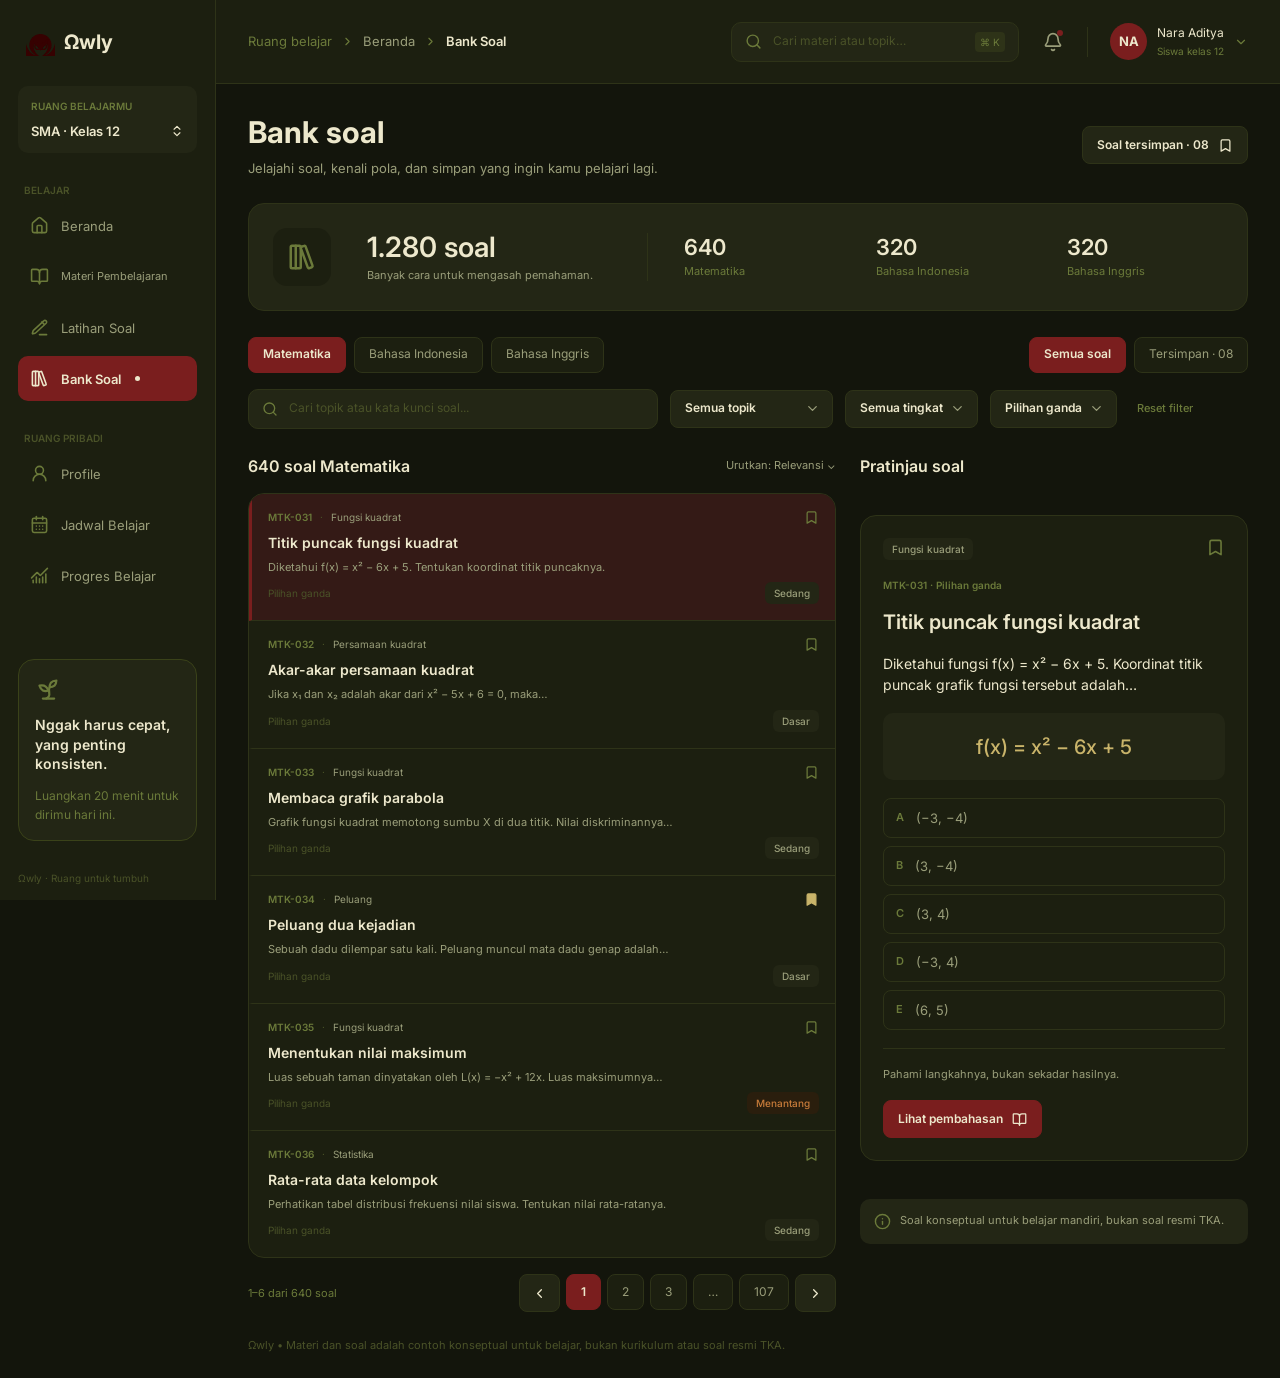
==== bank-soal.html @ d038bf99 "Add files via upload" ====
<!DOCTYPE html>
<html lang="id">
<head>
  <meta charset="UTF-8">
  <meta name="viewport" content="width=device-width, initial-scale=1">
  <title>Bank Soal · Ωwly</title>
  <link rel="preconnect" href="https://fonts.googleapis.com">
  <link rel="preconnect" href="https://fonts.gstatic.com" crossorigin>
  <link href="https://fonts.googleapis.com/css2?family=Inter:wght@400;500;600;700&display=swap" rel="stylesheet">
  <link rel="stylesheet" href="style.css">
</head>
<body>

<!-- Sprite ikon (dipakai ulang lewat <use href="#nama">) -->
<svg width="0" height="0" style="position:absolute" aria-hidden="true">
  <defs>
    <symbol id="house" viewBox="0 0 24 24"><path d="M15 21v-8a1 1 0 0 0-1-1h-4a1 1 0 0 0-1 1v8"/><path d="M3 10a2 2 0 0 1 .709-1.528l7-5.999a2 2 0 0 1 2.582 0l7 5.999A2 2 0 0 1 21 10v9a2 2 0 0 1-2 2H5a2 2 0 0 1-2-2z"/></symbol>
    <symbol id="book-open" viewBox="0 0 24 24"><path d="M12 7v14"/><path d="M3 18a1 1 0 0 1-1-1V4a1 1 0 0 1 1-1h5a4 4 0 0 1 4 4 4 4 0 0 1 4-4h5a1 1 0 0 1 1 1v13a1 1 0 0 1-1 1h-6a3 3 0 0 0-3 3 3 3 0 0 0-3-3z"/></symbol>
    <symbol id="pencil-line" viewBox="0 0 24 24"><path d="M12 21h9"/><path d="M17.376 3.622a1 1 0 0 1 3.002 3.002L7.368 18.635a2 2 0 0 1-.855.506l-2.872.838a.5.5 0 0 1-.62-.62l.838-2.872a2 2 0 0 1 .506-.854z"/><path d="m15 5 3 3"/></symbol>
    <symbol id="library-big" viewBox="0 0 24 24"><rect width="8" height="18" x="3" y="3" rx="1"/><path d="M7 3v18"/><path d="M20.4 18.9c.2.5-.1 1.1-.6 1.3l-1.9.7c-.5.2-1.1-.1-1.3-.6L11.1 5.1c-.2-.5.1-1.1.6-1.3l1.9-.7c.5-.2 1.1.1 1.3.6Z"/></symbol>
    <symbol id="user-round" viewBox="0 0 24 24"><circle cx="12" cy="8" r="5"/><path d="M20 21a8 8 0 0 0-16 0"/></symbol>
    <symbol id="calendar-days" viewBox="0 0 24 24"><path d="M8 2v4"/><path d="M16 2v4"/><rect width="18" height="18" x="3" y="4" rx="2"/><path d="M3 10h18"/><path d="M8 14h.01"/><path d="M12 14h.01"/><path d="M16 14h.01"/><path d="M8 18h.01"/><path d="M12 18h.01"/><path d="M16 18h.01"/></symbol>
    <symbol id="chart" viewBox="0 0 24 24"><path d="M12 16v5"/><path d="M16 14v7"/><path d="M20 10v11"/><path d="m22 3-8.646 8.646a.5.5 0 0 1-.708 0L9.354 8.354a.5.5 0 0 0-.707 0L2 15"/><path d="M4 18v3"/><path d="M8 14v7"/></symbol>
    <symbol id="sprout" viewBox="0 0 24 24"><path d="M7 20h10"/><path d="M10 20c5.5-2.5.8-6.4 3-10"/><path d="M9.5 9.4c1.1.8 1.8 2.2 2.3 3.7-2 .4-3.5.4-4.8-.3-1.2-.6-2.3-1.9-3-4.2 2.8-.5 4.4 0 5.5.8z"/><path d="M14.1 6a7 7 0 0 0-1.1 4c1.9-.1 3.3-.6 4.3-1.4 1-1 1.6-2.3 1.7-4.6-2.7.1-4 1-4.9 2z"/></symbol>
    <symbol id="help" viewBox="0 0 24 24"><circle cx="12" cy="12" r="10"/><path d="M9.09 9a3 3 0 0 1 5.83 1c0 2-3 3-3 3"/><path d="M12 17h.01"/></symbol>
    <symbol id="updown" viewBox="0 0 24 24"><path d="m7 15 5 5 5-5"/><path d="m7 9 5-5 5 5"/></symbol>
    <symbol id="chev-right" viewBox="0 0 24 24"><path d="m9 18 6-6-6-6"/></symbol>
    <symbol id="chev-left" viewBox="0 0 24 24"><path d="m15 18-6-6 6-6"/></symbol>
    <symbol id="chev-down" viewBox="0 0 24 24"><path d="m6 9 6 6 6-6"/></symbol>
    <symbol id="search" viewBox="0 0 24 24"><circle cx="11" cy="11" r="8"/><path d="m21 21-4.3-4.3"/></symbol>
    <symbol id="bell" viewBox="0 0 24 24"><path d="M10.268 21a2 2 0 0 0 3.464 0"/><path d="M3.262 15.326A1 1 0 0 0 4 17h16a1 1 0 0 0 .74-1.673C19.41 13.956 18 12.499 18 8A6 6 0 0 0 6 8c0 4.499-1.411 5.956-2.738 7.326"/></symbol>
    <symbol id="play" viewBox="0 0 24 24"><path d="M6 3l14 9-14 9z"/></symbol>
    <symbol id="arrow-right" viewBox="0 0 24 24"><path d="M5 12h14"/><path d="m12 5 7 7-7 7"/></symbol>
    <symbol id="arrow-up-right" viewBox="0 0 24 24"><path d="M7 7h10v10"/><path d="M7 17 17 7"/></symbol>
    <symbol id="sigma" viewBox="0 0 24 24"><path d="M18 7V5a1 1 0 0 0-1-1H6.5a.5.5 0 0 0-.4.8l4.5 6a2 2 0 0 1 0 2.4l-4.5 6a.5.5 0 0 0 .4.8H17a1 1 0 0 0 1-1v-2"/></symbol>
    <symbol id="align-left" viewBox="0 0 24 24"><path d="M21 5H3"/><path d="M15 12H3"/><path d="M17 19H3"/></symbol>
    <symbol id="plus" viewBox="0 0 24 24"><path d="M5 12h14"/><path d="M12 5v14"/></symbol>
    <symbol id="circle-play" viewBox="0 0 24 24"><circle cx="12" cy="12" r="10"/><path d="M10 8l6 4-6 4z"/></symbol>
    <symbol id="target" viewBox="0 0 24 24"><circle cx="12" cy="12" r="10"/><circle cx="12" cy="12" r="6"/><circle cx="12" cy="12" r="2"/></symbol>
    <symbol id="menu" viewBox="0 0 24 24"><path d="M4 6h16"/><path d="M4 12h16"/><path d="M4 18h16"/></symbol>

    <symbol id="bookmark" viewBox="0 0 24 24"><path d="m19 21-7-4-7 4V5a2 2 0 0 1 2-2h10a2 2 0 0 1 2 2v16z"/></symbol>
    <symbol id="clock" viewBox="0 0 24 24"><circle cx="12" cy="12" r="10"/><path d="M12 6v6h4.5"/></symbol>
    <symbol id="languages" viewBox="0 0 24 24"><path d="m5 8 6 6"/><path d="m4 14 6-6 2-3"/><path d="M2 5h12"/><path d="M7 2h1"/><path d="m22 22-5-10-5 10"/><path d="M14 18h6"/></symbol>
    <symbol id="dices" viewBox="0 0 24 24"><rect width="12" height="12" x="2" y="10" rx="2" ry="2"/><path d="m17.92 14 3.5-3.5a2.24 2.24 0 0 0 0-3l-5-4.92a2.24 2.24 0 0 0-3 0L10 6"/><path d="M6 18h.01"/><path d="M10 14h.01"/><path d="M15 6h.01"/><path d="M18 9h.01"/></symbol>
    <symbol id="sliders" viewBox="0 0 24 24"><path d="M21 4h-7"/><path d="M10 4H3"/><path d="M21 12h-9"/><path d="M8 12H3"/><path d="M21 20h-5"/><path d="M12 20H3"/><path d="M14 2v4"/><path d="M8 10v4"/><path d="M16 18v4"/></symbol>
    <symbol id="lightbulb" viewBox="0 0 24 24"><path d="M15 14c.2-1 .7-1.7 1.5-2.5 1-.9 1.5-2.2 1.5-3.5A6 6 0 0 0 6 8c0 1 .2 2.2 1.5 3.5.7.7 1.3 1.5 1.5 2.5"/><path d="M9 18h6"/><path d="M10 22h4"/></symbol>
    <symbol id="info" viewBox="0 0 24 24"><circle cx="12" cy="12" r="10"/><path d="M12 16v-4"/><path d="M12 8h.01"/></symbol>
    <symbol id="shield" viewBox="0 0 24 24"><path d="M20 13c0 5-3.5 7.5-7.66 8.95a1 1 0 0 1-.67-.01C7.5 20.5 4 18 4 13V6a1 1 0 0 1 1-1c2 0 4.5-1.2 6.24-2.72a1.17 1.17 0 0 1 1.52 0C14.51 3.81 17 5 19 5a1 1 0 0 1 1 1z"/><path d="m9 12 2 2 4-4"/></symbol>
    <symbol id="circle-check" viewBox="0 0 24 24"><circle cx="12" cy="12" r="10"/><path d="m9 12 2 2 4-4"/></symbol>
    <symbol id="check" viewBox="0 0 24 24"><path d="M20 6 9 17l-5-5"/></symbol>
    <symbol id="calendar-check" viewBox="0 0 24 24"><path d="M8 2v4"/><path d="M16 2v4"/><rect width="18" height="18" x="3" y="4" rx="2"/><path d="M3 10h18"/><path d="m9 16 2 2 4-4"/></symbol>
    <symbol id="coffee" viewBox="0 0 24 24"><path d="M10 2v2"/><path d="M14 2v2"/><path d="M16 8a1 1 0 0 1 1 1v8a4 4 0 0 1-4 4H7a4 4 0 0 1-4-4V9a1 1 0 0 1 1-1h14a4 4 0 1 1 0 8h-1"/><path d="M6 2v2"/></symbol>
    <symbol id="ellipsis" viewBox="0 0 24 24"><circle cx="12" cy="12" r="1"/><circle cx="19" cy="12" r="1"/><circle cx="5" cy="12" r="1"/></symbol>
    <symbol id="flame" viewBox="0 0 24 24"><path d="M8.5 14.5A2.5 2.5 0 0 0 11 12c0-1.38-.5-2-1-3-1.072-2.143-.224-4.054 2-6 .5 2.5 2 4.9 4 6.5 2 1.6 3 3.5 3 5.5a7 7 0 1 1-14 0c0-1.153.433-2.294 1-3a2.5 2.5 0 0 0 2.5 2.5z"/></symbol>
  </defs>
</svg>

<div class="app">
  <div class="backdrop" id="backdrop"></div>

  <!-- SIDEBAR: sama di semua halaman. Menu aktif ditandai class "is-active" -->
  <aside class="sidebar" id="sidebar">
    <a href="index.html" class="app-id">
      <img class="app-id__logo" src="logo.svg" alt="" width="29" height="27">
      <span class="app-id__name">Ωwly</span>
    </a>
    <div class="level">
      <p class="eyebrow eyebrow--olive">RUANG BELAJARMU</p>
      <div class="level__row"><span>SMA · Kelas 12</span><svg class="icon" style="width:14px;height:14px"><use href="#updown"/></svg></div>
    </div>
    <nav class="menu" aria-label="Belajar">
      <p class="eyebrow eyebrow--dim">&nbsp;&nbsp;BELAJAR</p>
      <a href="index.html" class="menu__item"><svg class="icon"><use href="#house"/></svg><span>Beranda</span></a>
      <a href="materi.html" class="menu__item"><svg class="icon"><use href="#book-open"/></svg><span>Materi Pembelajaran</span></a>
      <a href="latihan.html" class="menu__item"><svg class="icon"><use href="#pencil-line"/></svg><span>Latihan Soal</span></a>
      <a href="bank-soal.html" class="menu__item is-active" aria-current="page"><svg class="icon"><use href="#library-big"/></svg><span>Bank Soal</span><i class="menu__dot"></i></a>
    </nav>
    <nav class="menu" aria-label="Ruang pribadi">
      <p class="eyebrow eyebrow--dim">&nbsp;&nbsp;RUANG PRIBADI</p>
      <a href="profile.html" class="menu__item"><svg class="icon"><use href="#user-round"/></svg><span>Profile</span></a>
      <a href="jadwal.html" class="menu__item"><svg class="icon"><use href="#calendar-days"/></svg><span>Jadwal Belajar</span></a>
      <a href="progres.html" class="menu__item"><svg class="icon"><use href="#chart"/></svg><span>Progres Belajar</span></a>
    </nav>
    <div class="sidebar__spacer"></div>
    <div class="reminder">
      <svg class="icon reminder__icon"><use href="#sprout"/></svg>
      <p class="reminder__title">Nggak harus cepat, yang penting konsisten.</p>
      <p class="reminder__text">Luangkan 20 menit untuk dirimu hari ini.</p>
    </div>
    <p class="eyebrow eyebrow--dim" style="font-weight:400">Ωwly · Ruang untuk tumbuh</p>
  </aside>

  <div class="main">
    <!-- BILAH ATAS -->
    <header class="topbar">
      <button class="icon-btn menu-toggle" id="menuToggle" aria-label="Buka menu" aria-expanded="false"><svg class="icon"><use href="#menu"/></svg></button>
      <div class="crumbs"><span class="crumbs__parent">Ruang belajar</span> <svg class="icon" style="width:13px;height:13px"><use href="#chev-right"/></svg> <span class="crumbs__mid">Beranda</span> <svg class="icon" style="width:13px;height:13px"><use href="#chev-right"/></svg> <strong>Bank Soal</strong></div>
      <div class="topbar__actions">
        <label class="search"><svg class="icon"><use href="#search"/></svg><input type="search" id="searchInput" placeholder="Cari materi atau topik…"><kbd>⌘ K</kbd></label>
        <button class="icon-btn bell" aria-label="Notifikasi"><svg class="icon"><use href="#bell"/></svg><i class="bell__dot"></i></button>
        <span class="divider-v"></span>
        <div class="user"><span class="avatar">NA</span>
          <div class="user__info"><span>Nara Aditya</span><small>Siswa kelas 12</small></div>
          <svg class="icon" style="width:14px;height:14px"><use href="#chev-down"/></svg>
        </div>
      </div>
    </header>

    <main class="content">
      <section class="page-head">
        <div><h1>Bank soal</h1><p>Jelajahi soal, kenali pola, dan simpan yang ingin kamu pelajari lagi.</p></div>
        <button class="btn-act" type="button"><span>Soal tersimpan · 08</span><svg class="icon"><use href="#bookmark"/></svg></button>
      </section>

      <section class="collection">
        <span class="collection__icon"><svg class="icon"><use href="#library-big"/></svg></span>
        <div class="collection__total"><b>1.280 soal</b><span>Banyak cara untuk mengasah pemahaman.</span></div>
        <span class="collection__sep"></span>
        <div class="collection__item"><b>640</b><span>Matematika</span></div>
        <div class="collection__item"><b>320</b><span>Bahasa Indonesia</span></div>
        <div class="collection__item"><b>320</b><span>Bahasa Inggris</span></div>
      </section>

      <section class="cols__main" style="gap:16px">
        <div class="filter-row">
          <div class="pills" data-single><button class="pill is-active">Matematika</button><button class="pill">Bahasa Indonesia</button><button class="pill">Bahasa Inggris</button></div>
          <div class="pills" data-single><button class="pill is-active">Semua soal</button><button class="pill">Tersimpan · 08</button></div>
        </div>
        <div class="filters">
          <label class="field-search"><svg class="icon"><use href="#search"/></svg><input type="search" data-search placeholder="Cari topik atau kata kunci soal..."></label>
          <select class="select select--btn" aria-label="Topik"><option>Semua topik</option><option>Fungsi kuadrat</option><option>Persamaan kuadrat</option><option>Peluang</option><option>Statistika</option></select>
          <select class="select select--btn" aria-label="Tingkat"><option>Semua tingkat</option><option>Dasar</option><option>Sedang</option><option>Menantang</option></select>
          <select class="select select--btn" aria-label="Jenis soal"><option>Pilihan ganda</option></select>
          <button class="link-btn" type="button" data-reset>Reset filter</button>
        </div>
      </section>

      <section class="cols">
        <div class="cols__main" style="gap:16px">
          <div class="qhead"><b>640 soal Matematika</b><span>Urutkan: Relevansi ⌄</span></div>
          <div class="qlist" data-filter-scope>
            <article class="qrow is-selected" data-subject="mtk">
              <div class="qrow__meta"><span><b>MTK-031</b><i>·</i>Fungsi kuadrat</span><button class="bm" aria-label="Simpan soal"><svg class="icon"><use href="#bookmark"/></svg></button></div>
              <h4>Titik puncak fungsi kuadrat</h4>
              <p>Diketahui f(x) = x² − 6x + 5. Tentukan koordinat titik puncaknya.</p>
              <div class="qrow__foot"><span>Pilihan ganda</span><span class="chip ">Sedang</span></div>
            </article>
            <article class="qrow" data-subject="mtk">
              <div class="qrow__meta"><span><b>MTK-032</b><i>·</i>Persamaan kuadrat</span><button class="bm" aria-label="Simpan soal"><svg class="icon"><use href="#bookmark"/></svg></button></div>
              <h4>Akar-akar persamaan kuadrat</h4>
              <p>Jika x₁ dan x₂ adalah akar dari x² − 5x + 6 = 0, maka…</p>
              <div class="qrow__foot"><span>Pilihan ganda</span><span class="chip ">Dasar</span></div>
            </article>
            <article class="qrow" data-subject="mtk">
              <div class="qrow__meta"><span><b>MTK-033</b><i>·</i>Fungsi kuadrat</span><button class="bm" aria-label="Simpan soal"><svg class="icon"><use href="#bookmark"/></svg></button></div>
              <h4>Membaca grafik parabola</h4>
              <p>Grafik fungsi kuadrat memotong sumbu X di dua titik. Nilai diskriminannya…</p>
              <div class="qrow__foot"><span>Pilihan ganda</span><span class="chip ">Sedang</span></div>
            </article>
            <article class="qrow" data-subject="mtk">
              <div class="qrow__meta"><span><b>MTK-034</b><i>·</i>Peluang</span><button class="bm is-saved" aria-label="Simpan soal"><svg class="icon"><use href="#bookmark"/></svg></button></div>
              <h4>Peluang dua kejadian</h4>
              <p>Sebuah dadu dilempar satu kali. Peluang muncul mata dadu genap adalah…</p>
              <div class="qrow__foot"><span>Pilihan ganda</span><span class="chip ">Dasar</span></div>
            </article>
            <article class="qrow" data-subject="mtk">
              <div class="qrow__meta"><span><b>MTK-035</b><i>·</i>Fungsi kuadrat</span><button class="bm" aria-label="Simpan soal"><svg class="icon"><use href="#bookmark"/></svg></button></div>
              <h4>Menentukan nilai maksimum</h4>
              <p>Luas sebuah taman dinyatakan oleh L(x) = −x² + 12x. Luas maksimumnya…</p>
              <div class="qrow__foot"><span>Pilihan ganda</span><span class="chip chip--amber">Menantang</span></div>
            </article>
            <article class="qrow" data-subject="mtk">
              <div class="qrow__meta"><span><b>MTK-036</b><i>·</i>Statistika</span><button class="bm" aria-label="Simpan soal"><svg class="icon"><use href="#bookmark"/></svg></button></div>
              <h4>Rata-rata data kelompok</h4>
              <p>Perhatikan tabel distribusi frekuensi nilai siswa. Tentukan nilai rata-ratanya.</p>
              <div class="qrow__foot"><span>Pilihan ganda</span><span class="chip ">Sedang</span></div>
            </article>
          </div>
          <div class="pager">
            <span>1–6 dari 640 soal</span>
            <div class="pager__nums">
              <button class="btn-act" type="button" aria-label="Sebelumnya"><svg class="icon"><use href="#chev-left"/></svg></button>
              <button class="pill is-active" type="button">1</button><button class="pill" type="button">2</button><button class="pill" type="button">3</button><button class="pill" type="button">…</button><button class="pill" type="button">107</button>
              <button class="btn-act" type="button" aria-label="Berikutnya"><svg class="icon"><use href="#chev-right"/></svg></button>
            </div>
          </div>
        </div>

        <aside class="cols__side cols__side--wide preview">
          <h3>Pratinjau soal</h3>
          <div class="preview__card">
            <div class="preview__top"><span class="chip">Fungsi kuadrat</span><button class="bm" aria-label="Simpan soal"><svg class="icon"><use href="#bookmark"/></svg></button></div>
            <span class="preview__id">MTK-031 · Pilihan ganda</span>
            <h4>Titik puncak fungsi kuadrat</h4>
            <p class="preview__q">Diketahui fungsi f(x) = x² − 6x + 5. Koordinat titik puncak grafik fungsi tersebut adalah…</p>
            <div class="formula">f(x) = x² − 6x + 5</div>
            <div class="opts">
              <button type="button" class="opt"><b>A</b><span>(−3, −4)</span></button>
              <button type="button" class="opt"><b>B</b><span>(3, −4)</span></button>
              <button type="button" class="opt"><b>C</b><span>(3, 4)</span></button>
              <button type="button" class="opt"><b>D</b><span>(−3, 4)</span></button>
              <button type="button" class="opt"><b>E</b><span>(6, 5)</span></button>
            </div>
            <div class="divider"></div>
            <p class="preview__hint">Pahami langkahnya, bukan sekadar hasilnya.</p>
            <a href="#" class="btn-act btn-act--red"><span>Lihat pembahasan</span><svg class="icon"><use href="#book-open"/></svg></a>
          </div>
          <div class="note-box" style="margin-top:18px"><svg class="icon"><use href="#info"/></svg><span>Soal konseptual untuk belajar mandiri, bukan soal resmi TKA.</span></div>
        </aside>
      </section>

      <p class="disclaimer">Ωwly • Materi dan soal adalah contoh konseptual untuk belajar, bukan kurikulum atau soal resmi TKA.</p>
    </main>
  </div>
</div>

<script src="script.js"></script>
</body>
</html>
---- style.css ----
/* =========================================================
   style.css — Ωwly (halaman Beranda)
   Semua warna ada di :root. Ubah di sana untuk mengganti tema.
   ========================================================= */

:root {
  /* Latar & permukaan */
  --bg:        #13150C;   /* latar halaman */
  --surface-1: #1C1F10;   /* sidebar, bilah atas, kartu */
  --surface-2: #232615;   /* kartu dalam, input */
  --border:    #2E3318;   /* garis tepi umum */
  --border-2:  #3A4219;   /* garis tepi kartu pengingat */

  /* Hijau zaitun */
  --olive:     #6B7A3A;
  --olive-dim: #4A5228;

  /* Teks */
  --text:      #EDE8CC;
  --muted:     #9A9E7A;

  /* Merah (aksen utama) */
  --red:       #7A1E1E;
  --red-track: #5C1515;
  --sand:      #C9A898;   /* teks di atas merah */
  --gold:      #C9B46A;

  /* Oranye */
  --orange:    #C87C3A;
  --orange-bg: #2A1E0D;
  --orange-bd: #5C3010;

  /* Ungu */
  --purple:    #9B7FC7;

  --font: "Inter", system-ui, -apple-system, "Segoe UI", sans-serif;
  --sidebar-w: 216px;
}

*, *::before, *::after { box-sizing: border-box; }
html { -webkit-text-size-adjust: 100%; }
body {
  margin: 0; background: var(--bg); color: var(--text);
  font-family: var(--font); font-weight: 400; font-size: 13px; line-height: 1.4;
}
a { color: inherit; text-decoration: none; }
h1, h2, h3, p { margin: 0; }
ul { list-style: none; margin: 0; padding: 0; }
button { font: inherit; color: inherit; cursor: pointer; }
b, strong { font-weight: 600; }
:focus-visible { outline: 2px solid var(--gold); outline-offset: 2px; }

/* Ikon (garis, mengikuti warna teks) */
.icon {
  width: 19px; height: 19px; flex: none;
  fill: none; stroke: currentColor; stroke-width: 2;
  stroke-linecap: round; stroke-linejoin: round;
}
.icon-btn { background: none; border: 0; padding: 0; display: grid; place-items: center; }

/* Label kecil huruf besar */
.eyebrow { font-size: 10px; font-weight: 600; }
.eyebrow--olive { color: var(--olive); }
.eyebrow--dim   { color: var(--olive-dim); white-space: pre; }

/* ---------- Kerangka ---------- */
.app { display: flex; min-height: 100vh; }
.main { flex: 1; min-width: 0; display: flex; flex-direction: column; }

/* ---------- Sidebar ---------- */
.sidebar {
  width: var(--sidebar-w); flex: none;
  background: var(--surface-1); border-right: 1px solid var(--border);
  padding: 28px 18px 24px;
  display: flex; flex-direction: column; gap: 30px;
  position: sticky; top: 0; height: 100vh; overflow-y: auto;
}
.sidebar__spacer { flex: 1; min-height: 1px; }

.app-id { display: flex; align-items: center; gap: 9px; padding-left: 8px; }
.app-id__logo { width: 29px; height: 27px; object-fit: contain; }
.app-id__name { font-size: 20px; font-weight: 700; }

.level { background: var(--surface-2); border-radius: 10px; padding: 13px; display: flex; flex-direction: column; gap: 9px; }
.level__row { display: flex; justify-content: space-between; align-items: center; font-size: 13px; font-weight: 600; }

.menu { display: flex; flex-direction: column; gap: 6px; }
.menu__item {
  height: 45px; padding: 0 12px; border-radius: 10px;
  display: flex; align-items: center; gap: 12px;
  color: var(--muted); font-size: 13px;
  transition: background .15s, color .15s;
}
.menu__item .icon { color: var(--olive); }
.menu__item:hover { background: var(--surface-2); color: var(--text); }
.menu__item.is-active { background: var(--red); color: var(--text); font-weight: 600; }
.menu__item.is-active .icon { color: var(--text); }
.menu__dot { width: 5px; height: 5px; border-radius: 50%; background: var(--text); margin-left: 2px; }

.reminder {
  background: var(--surface-2); border: 1px solid var(--border-2); border-radius: 16px;
  padding: 16px; display: flex; flex-direction: column; gap: 12px;
}
.reminder__icon { width: 27px; height: 27px; color: var(--olive); }
.reminder__title { font-size: 14px; font-weight: 600; line-height: 1.4; }
.reminder__text  { font-size: 12px; color: var(--olive); line-height: 1.6; }

.help { display: flex; align-items: center; gap: 10px; padding: 10px; font-size: 12px; color: var(--muted); }
.help .icon { width: 18px; height: 18px; color: var(--olive); }

/* ---------- Bilah atas ---------- */
.topbar {
  height: 84px; padding: 0 32px;
  background: var(--surface-1); border-bottom: 1px solid var(--border);
  display: flex; align-items: center; justify-content: space-between; gap: 16px;
  position: sticky; top: 0; z-index: 5;
}
.crumbs { display: flex; align-items: center; gap: 9px; font-size: 13px; }
.crumbs__parent { color: var(--olive); }
.crumbs .icon { color: var(--olive); }
.menu-toggle { display: none; width: 40px; height: 40px; border-radius: 10px; border: 1px solid var(--border); background: var(--surface-2); }

.topbar__actions { display: flex; align-items: center; gap: 22px; }
.search {
  width: 288px; height: 40px; padding: 0 13px; border-radius: 10px;
  background: var(--surface-2); border: 1px solid var(--border);
  display: flex; align-items: center; gap: 9px;
}
.search .icon { width: 17px; height: 17px; color: var(--olive); }
.search input { flex: 1; min-width: 0; background: none; border: 0; outline: 0; color: var(--text); font: inherit; font-size: 12px; }
.search input::placeholder { color: var(--olive-dim); }
.search:focus-within { border-color: var(--olive); }
.search kbd { font-family: inherit; font-size: 10px; color: var(--olive); background: var(--border); padding: 3px 5px; border-radius: 4px; }

.bell { position: relative; color: var(--muted); width: 24px; height: 26px; }
.bell .icon { width: 20px; height: 20px; }
.bell__dot { position: absolute; top: 1px; right: 2px; width: 6px; height: 6px; border-radius: 50%; background: var(--red); }
.divider-v { width: 1px; height: 30px; background: var(--border); }

.user { display: flex; align-items: center; gap: 10px; color: var(--olive); }
.avatar { width: 37px; height: 37px; border-radius: 50%; background: var(--red); color: var(--text); display: grid; place-items: center; font-weight: 700; font-size: 13px; }
.user__info { display: flex; flex-direction: column; gap: 3px; }
.user__info span { color: var(--text); font-size: 12px; }
.user__info small { font-size: 10px; color: var(--olive); }

/* ---------- Isi ---------- */
.content { padding: 30px 32px 24px; display: flex; flex-direction: column; gap: 26px; }

.greeting { display: flex; align-items: center; justify-content: space-between; gap: 16px; flex-wrap: wrap; }
.greeting h1 { font-size: 30px; font-weight: 700; margin-bottom: 8px; }
.greeting p { font-size: 14px; color: var(--muted); }
.streak {
  background: #2E1A0A; border: 1px solid var(--orange-bd); color: var(--orange);
  border-radius: 100px; padding: 10px 14px; font-size: 13px; font-weight: 600; white-space: nowrap;
}

/* Dua kolom: kiri fleksibel, kanan 348px */
.layout { display: flex; gap: 24px; align-items: flex-start; }
.col-main { flex: 1; min-width: 0; display: flex; flex-direction: column; gap: 26px; }
.col-side { width: 348px; flex: none; display: flex; flex-direction: column; gap: 20px; }

/* Baris label kiri–kanan (dipakai di banyak tempat) */
.row { display: flex; justify-content: space-between; align-items: flex-start; }
.row--small { font-size: 10px; }

/* Bar progres */
.bar { height: 4px; background: var(--border); border-radius: 100px; overflow: hidden; }
.bar i { display: block; height: 100%; border-radius: 100px; background: var(--c, var(--olive)); }
.bar--thick { height: 5px; }
.bar--resume { height: 5px; background: var(--red-track); }
.bar--resume i { background: var(--gold); }
.bar--goal { height: 5px; background: #3D2510; }
.bar--goal i { background: var(--orange); }

/* ---------- Kartu "Lanjutkan belajar" ---------- */
.resume {
  background: var(--red); border-radius: 20px; padding: 24px; min-height: 234px;
  display: flex; align-items: center; gap: 12px;
}
.resume__text { flex: 1; min-width: 0; display: flex; flex-direction: column; gap: 13px; }
.resume__label { display: flex; align-items: center; gap: 8px; font-size: 10px; font-weight: 600; color: var(--sand); }
.resume h2 { font-size: 25px; font-weight: 600; line-height: 1.2; }
.resume__meta { font-size: 12px; color: var(--sand); margin-top: -6px; }
.resume__progress { width: min(340px, 100%); display: flex; flex-direction: column; gap: 7px; font-size: 11px; }
.resume__progress .row span { color: var(--sand); }
.resume__actions { display: flex; align-items: center; gap: 12px; flex-wrap: wrap; }
.resume__eta { font-size: 11px; color: var(--sand); }
.resume__art { width: 215px; height: 180px; flex: none; }

.btn-cream {
  height: 36px; padding: 0 14px; border-radius: 10px; background: var(--text); color: var(--red);
  display: inline-flex; align-items: center; gap: 10px; font-size: 12px; font-weight: 600;
  transition: filter .15s;
}
.btn-cream:hover { filter: brightness(.94); }

/* ---------- Blok & judul bagian ---------- */
.block { display: flex; flex-direction: column; gap: 16px; }
.block__head { display: flex; align-items: center; justify-content: space-between; gap: 12px; }
.block__head h2 { font-size: 20px; font-weight: 600; }
.link { display: inline-flex; align-items: center; gap: 6px; font-size: 12px; font-weight: 600; color: var(--olive); white-space: nowrap; }
.link:hover { color: var(--text); }

/* ---------- Kartu mata pelajaran ---------- */
.subjects { display: grid; grid-template-columns: repeat(3, 1fr); gap: 14px; }
.subject {
  --c: var(--olive);
  background: var(--surface-1); border: 1px solid var(--border); border-radius: 16px; overflow: hidden;
  display: flex; flex-direction: column; transition: border-color .15s;
}
.subject:hover { border-color: var(--c); }
.subject__cover { height: 88px; padding: 0 16px; display: flex; align-items: center; justify-content: space-between; }
.subject__count { font-size: 11px; font-weight: 600; color: var(--c); }
.subject__body { padding: 16px; display: flex; flex-direction: column; gap: 11px; }
.subject__title { display: flex; align-items: center; justify-content: space-between; gap: 8px; }
.subject__title b { font-size: 15px; }
.subject__title .icon { width: 15px; height: 15px; color: var(--c); }
.subject__body > p { font-size: 11px; color: var(--muted); line-height: 1.5; }
.subject .row--small { color: var(--muted); }
.subject .row--small b { color: var(--c); }

/* ---------- Daftar latihan ---------- */
.practice { background: var(--surface-1); border: 1px solid var(--border); border-radius: 16px; overflow: hidden; }
.practice__row { display: flex; align-items: center; gap: 14px; padding: 16px; }
.practice__row + .practice__row { border-top: 1px solid var(--border); }
.practice__icon { width: 44px; height: 44px; border-radius: 12px; display: grid; place-items: center; flex: none; }
.practice__icon .icon { width: 22px; height: 22px; }
.practice__info { flex: 1; min-width: 0; display: flex; flex-direction: column; gap: 6px; }
.practice__info b { font-size: 13px; }
.practice__info span { font-size: 11px; color: var(--olive); white-space: pre-wrap; }
.chip { background: var(--surface-2); color: var(--muted); font-size: 10px; padding: 5px 9px; border-radius: 6px; }
.btn-outline {
  border: 1px solid var(--border); border-radius: 8px; padding: 8px 12px;
  display: inline-flex; align-items: center; gap: 8px; font-size: 11px; font-weight: 600; color: var(--olive);
  transition: border-color .15s, color .15s;
}
.btn-outline:hover { border-color: var(--olive); color: var(--text); }

/* ---------- Panel kanan ---------- */
.panel {
  background: var(--surface-1); border: 1px solid var(--border); border-radius: 16px; padding: 22px;
  display: flex; flex-direction: column; gap: 19px;
}
.panel__head { display: flex; align-items: center; justify-content: space-between; }
.panel__head h3 { font-size: 17px; font-weight: 600; }
.panel__go { color: var(--olive); display: grid; }
.panel__go .icon { width: 17px; height: 17px; }
.period { font-size: 11px; color: var(--muted); }
.period small { font-size: 10px; color: var(--olive); }

.total { display: flex; align-items: baseline; gap: 8px; }
.total p { font-size: 18px; font-weight: 500; }
.total p b { font-size: 30px; font-weight: 700; }
.total small { font-size: 10px; font-weight: 600; color: var(--olive); }

/* Grafik batang */
.chart { height: 104px; display: flex; align-items: flex-end; justify-content: space-between; }
.chart__day { width: 29px; height: 104px; display: flex; flex-direction: column; align-items: center; justify-content: flex-end; gap: 9px; font-size: 10px; color: var(--olive); }
.chart__col { height: 80px; display: flex; align-items: flex-end; }
.chart__col i { width: 24px; border-radius: 5px; background: var(--border-2); }
.chart__day.is-today { font-weight: 700; }
.chart__day.is-today i { background: var(--olive); }
.chart__day.is-empty { color: var(--olive-dim); }
.chart__day.is-empty i { background: var(--border); }

.target { display: flex; flex-direction: column; gap: 8px; }
.target .t-muted { color: var(--muted); }
.target b { color: var(--text); }
.target .bar i { background: var(--olive); }

.stats { border-top: 1px solid var(--border); padding-top: 15px; display: flex; gap: 20px; }
.stats > div { flex: 1; min-width: 0; display: flex; flex-direction: column; gap: 4px; }
.stats b { font-size: 20px; font-weight: 600; }
.stats small { font-size: 11px; color: var(--olive); }
.stats small.pct { font-size: 13px; color: var(--text); font-weight: 600; }
.stats span { font-size: 10px; color: var(--olive); }
.stats__sep { width: 1px; height: 37px; background: var(--border); }

/* Jadwal */
.panel .add-btn { width: 26px; height: 26px; border-radius: 7px; border: 0; background: var(--surface-2); display: grid; place-items: center; color: var(--text); }
.add-btn .icon { width: 16px; height: 16px; }
.cal-nav { align-items: center; font-size: 12px; }
.cal-nav span { display: flex; gap: 15px; color: var(--muted); }
.cal-nav .icon { width: 14px; height: 14px; }

.week { display: flex; justify-content: space-between; gap: 4px; }
.day {
  width: 34px; height: 61px; border-radius: 10px; border: 0; background: var(--surface-1);
  display: flex; flex-direction: column; align-items: center; justify-content: center; gap: 10px;
  transition: background .15s;
}
.day:hover { background: var(--surface-2); }
.day small { font-size: 10px; color: var(--olive); }
.day b { font-size: 12px; color: var(--muted); }
.day.is-active { background: var(--red); }
.day.is-active small { color: var(--sand); }
.day.is-active b { color: var(--text); }

.agenda-label b { color: var(--text); font-size: 11px; }
.agenda-label span { color: var(--olive); }
.agenda { display: flex; flex-direction: column; gap: 18px; }
.agenda li { display: flex; align-items: center; gap: 11px; }
.agenda time { width: 34px; flex: none; font-size: 10px; font-weight: 600; color: var(--olive); }
.agenda li > i { width: 3px; height: 35px; border-radius: 2px; flex: none; }
.agenda li > div { flex: 1; min-width: 0; display: flex; flex-direction: column; gap: 5px; }
.agenda li b { font-size: 12px; }
.agenda li span { font-size: 10px; color: var(--olive); }
.agenda__play { color: var(--olive); }

.btn-wide {
  height: 35px; border: 1px solid var(--border); border-radius: 8px;
  display: grid; place-items: center; font-size: 11px; font-weight: 600; color: var(--olive);
  transition: border-color .15s, color .15s;
}
.btn-wide:hover { border-color: var(--olive); color: var(--text); }

/* Target harian */
.goal { background: var(--orange-bg); border: 1px solid var(--orange-bd); border-radius: 16px; padding: 20px; display: flex; flex-direction: column; gap: 12px; }
.goal__row { display: flex; align-items: center; gap: 12px; }
.goal__row .icon { width: 23px; height: 23px; color: var(--orange); }
.goal__row div { display: flex; flex-direction: column; gap: 5px; }
.goal__row p { font-size: 12px; }
.goal__row span { font-size: 11px; color: var(--orange); }

.disclaimer { font-size: 11px; color: var(--olive-dim); }

/* Lapisan gelap untuk menu HP */
.backdrop { display: none; }

/* =========================================================
   RESPONSIVE
   ========================================================= */

/* Laptop kecil / tablet landscape: kolom kanan pindah ke bawah, jadi 2 kolom */
@media (max-width: 1180px) {
  .layout { flex-direction: column; }
  .col-side { width: 100%; display: grid; grid-template-columns: 1fr 1fr; align-items: start; }
  .goal { grid-column: 1 / -1; }
}

/* Tablet / HP: sidebar jadi menu geser */
@media (max-width: 900px) {
  .menu-toggle { display: grid; }
  .sidebar {
    position: fixed; left: 0; top: 0; z-index: 20; height: 100%;
    transform: translateX(-100%); transition: transform .25s ease;
  }
  .sidebar.is-open { transform: none; }
  .backdrop { position: fixed; inset: 0; z-index: 15; background: rgba(0,0,0,.55); }
  body.menu-open .backdrop { display: block; }

  .topbar { padding: 0 20px; }
  .crumbs { margin-right: auto; margin-left: 12px; }
  .search { width: 220px; }
  .user__info { display: none; }
  .content { padding: 24px 20px 24px; }
  .subjects { grid-template-columns: repeat(2, 1fr); }
}

@media (max-width: 680px) {
  .topbar { height: 68px; gap: 10px; }
  .crumbs__parent, .crumbs > .icon { display: none; }
  .search, .divider-v { display: none; }
  .topbar__actions { gap: 14px; }

  .greeting h1 { font-size: 24px; }
  .col-side { grid-template-columns: 1fr; }

  .resume { padding: 20px; flex-direction: column; align-items: flex-start; }
  .resume__art { align-self: center; width: 180px; height: auto; }
  .resume h2 { font-size: 22px; }

  .subjects { grid-template-columns: 1fr; }
  .block__head h2 { font-size: 18px; }

  .practice__row { flex-wrap: wrap; }
  .practice__info { flex: 1 1 calc(100% - 60px); }
  .practice__row .chip { margin-left: 58px; }
  .practice__row .btn-outline { margin-left: auto; }
}

@media (prefers-reduced-motion: reduce) { * { transition: none !important; } }

/* ===== Menu "Materi Pembelajaran": teks lebih kecil agar muat satu baris (sesuai Figma) ===== */
.menu__item[href="materi.html"] span { font-size: 11px; }


/* =========================================================
   KOMPONEN BERSAMA UNTUK HALAMAN LAIN
   (Materi, Latihan, Bank Soal, Profile, Jadwal, Progres)
   ========================================================= */

/* Ikon siap pakai di tombol/kartu */
.icon-15 { width: 15px; height: 15px; }

/* ---------- Judul halaman ---------- */
.page-head { display: flex; align-items: center; justify-content: space-between; gap: 16px; flex-wrap: wrap; }
.page-head h1 { font-size: 30px; font-weight: 700; line-height: 1.25; margin-bottom: 7px; }
.page-head p { font-size: 13px; color: var(--muted); }
.crumbs__mid { color: var(--muted); }
.crumbs strong { font-weight: 600; }
.sec-title { font-size: 20px; font-weight: 600; line-height: 1.25; }

/* ---------- Tata letak dua kolom (kiri fleksibel, kanan 348px) ---------- */
.cols { display: flex; gap: 24px; align-items: flex-start; }
.cols__main { flex: 1; min-width: 0; display: flex; flex-direction: column; gap: 22px; }
.cols__side { width: 348px; flex: none; display: flex; flex-direction: column; gap: 20px; }
.cols__side--wide { width: 388px; }

/* ---------- Kotak umum ---------- */
.box { background: var(--surface-1); border: 1px solid var(--border); border-radius: 16px; padding: 20px; }
.box--alt { background: var(--surface-2); }
.divider { height: 1px; background: var(--border); width: 100%; flex: none; }

/* ---------- Tombol ---------- */
.btn-act {
  height: 38px; padding: 0 14px; border-radius: 8px; border: 1px solid var(--border);
  background: var(--surface-2); color: var(--text); font: inherit; font-size: 12px; font-weight: 600;
  display: inline-flex; align-items: center; justify-content: center; gap: 9px; cursor: pointer;
  white-space: nowrap; transition: border-color .15s, filter .15s;
}
.btn-act:hover { border-color: var(--olive); }
.btn-act--red { background: var(--red); border-color: var(--red); }
.btn-act--red:hover { filter: brightness(1.1); border-color: var(--red); }
.btn-act--cream { background: var(--text); border-color: var(--text); color: var(--red); }
.btn-act .icon { width: 15px; height: 15px; }

/* ---------- Pil filter ---------- */
.pills { display: flex; gap: 8px; flex-wrap: wrap; }
.pill {
  height: 36px; padding: 0 14px; border-radius: 8px; border: 1px solid var(--border);
  background: var(--surface-1); color: var(--muted); font: inherit; font-size: 12px;
  display: inline-flex; align-items: center; cursor: pointer; transition: border-color .15s;
}
.pill:hover { border-color: var(--olive); }
.pill.is-active { background: var(--red); border-color: var(--red); color: var(--text); font-weight: 600; }

/* ---------- Kolom pencarian & pilihan ---------- */
.field-search {
  height: 40px; padding: 0 13px; border-radius: 10px; background: var(--surface-2); border: 1px solid var(--border);
  display: flex; align-items: center; gap: 9px; width: 260px; max-width: 100%;
}
.field-search:focus-within { border-color: var(--olive); }
.field-search .icon { width: 16px; height: 16px; color: var(--olive); }
.field-search input { flex: 1; min-width: 0; background: none; border: 0; outline: 0; color: var(--text); font: inherit; font-size: 12px; }
.field-search input::placeholder { color: var(--olive-dim); }

.select, .input {
  width: 100%; height: 40px; padding: 0 12px; border-radius: 8px; border: 1px solid var(--border);
  background-color: var(--surface-2); color: var(--text); font: inherit; font-size: 12px;
}
.input { height: 44px; padding: 0 14px; font-size: 13px; }
.input:focus, .select:focus { outline: 0; border-color: var(--olive); }
.select {
  appearance: none; -webkit-appearance: none; cursor: pointer; padding-right: 34px;
  background-image: url("data:image/svg+xml,%3Csvg xmlns='http://www.w3.org/2000/svg' width='15' height='15' viewBox='0 0 24 24' fill='none' stroke='%239A9E7A' stroke-width='2' stroke-linecap='round' stroke-linejoin='round'%3E%3Cpath d='m6 9 6 6 6-6'/%3E%3C/svg%3E");
  background-repeat: no-repeat; background-position: right 12px center;
}
.select--btn { width: auto; height: 38px; font-weight: 600; padding-left: 14px; }
.select option { background: var(--surface-2); }

/* ---------- Kartu angka ---------- */
.stats-row { display: grid; gap: 16px; }
.stats-row--3 { grid-template-columns: repeat(3, 1fr); }
.stats-row--4 { grid-template-columns: repeat(4, 1fr); }
.stat { background: var(--surface-1); border: 1px solid var(--border); border-radius: 16px; padding: 20px; display: flex; flex-direction: column; gap: 12px; min-width: 0; }
.stat__top { display: flex; justify-content: space-between; align-items: flex-start; font-size: 12px; color: var(--muted); }
.stat__top .icon { width: 19px; height: 19px; color: var(--olive); }
.stat__value { font-size: 28px; font-weight: 600; line-height: 1.25; }
.stat__note { font-size: 11px; color: var(--olive); }

/* ---------- Bar progres berwarna ---------- */
.bar--c i { background: var(--c, var(--olive)); }
.bar--5 { height: 5px; }

/* ---------- Ikon kotak ---------- */
.ico-box { display: grid; place-items: center; flex: none; border-radius: 12px; background: var(--surface-2); color: var(--olive); }

/* =========================================================
   MATERI PEMBELAJARAN
   ========================================================= */
.top-pair { display: flex; gap: 24px; align-items: stretch; }
.top-pair .resume { flex: 1; min-height: 205px; }
.resume--sm .resume__art { width: 185px; height: 145px; }
.resume--sm .resume__progress { width: min(340px, 100%); }
.resume--sm .bar--resume { background: var(--border); }
.summary-card { width: 348px; flex: none; display: flex; flex-direction: column; gap: 15px; background: var(--surface-1); border: 1px solid var(--border); border-radius: 16px; padding: 20px; }
.summary-card h3 { font-size: 16px; font-weight: 600; }
.summary-card > p { font-size: 12px; color: var(--muted); }
.summary-card .bar i { background: var(--olive); }
.summary-card__nums { display: flex; justify-content: space-between; }
.summary-card__nums b { display: block; font-size: 23px; font-weight: 600; line-height: 1.25; }
.summary-card__nums span { font-size: 11px; color: var(--olive); }

.filter-row { display: flex; align-items: center; justify-content: space-between; gap: 12px; flex-wrap: wrap; }

.chapters { display: grid; grid-template-columns: repeat(3, 1fr); gap: 16px; }
.chapter { --c: var(--olive); --bg: var(--surface-2); background: var(--surface-1); border: 1px solid var(--border); border-radius: 16px; overflow: hidden; display: flex; flex-direction: column; transition: border-color .15s; }
.chapter:hover { border-color: var(--c); }
.chapter__head { height: 74px; padding: 0 20px; background: var(--bg); display: flex; align-items: center; justify-content: space-between; color: var(--c); }
.chapter__sym { display: flex; align-items: center; gap: 12px; font-size: 33px; font-weight: 600; line-height: 1; }
.chapter__sym i { width: 30px; height: 2px; background: var(--c); }
.chapter__no { font-size: 10px; font-weight: 600; }
.chapter__body { padding: 16px; display: flex; flex-direction: column; gap: 8px; }
.chapter__subj { display: flex; justify-content: space-between; align-items: flex-start; font-size: 11px; font-weight: 500; color: var(--c); }
.chapter__title { font-size: 16px; font-weight: 600; line-height: 1.5; }
.chapter__desc { font-size: 11px; color: var(--muted); }
.chapter__meta { display: flex; justify-content: space-between; font-size: 10px; color: var(--muted); }
.chapter__meta b { font-weight: 500; color: var(--c); }
.chapter .bar i { background: var(--c); }
.list-foot { display: flex; align-items: center; justify-content: space-between; gap: 12px; flex-wrap: wrap; font-size: 11px; color: var(--olive); }

/* Penanda (bookmark) */
.bm { background: none; border: 0; padding: 0; color: var(--olive); cursor: pointer; display: grid; }
.bm .icon { width: 15px; height: 15px; }
.bm.is-saved { color: var(--gold); }
.bm.is-saved .icon { fill: currentColor; }

/* =========================================================
   LATIHAN SOAL
   ========================================================= */
.rec-banner { background: var(--red); border-radius: 20px; padding: 24px; display: flex; align-items: center; gap: 26px; min-height: 144px; }
.rec-banner__icon { width: 76px; height: 76px; border-radius: 18px; background: #8c302a; display: grid; place-items: center; flex: none; color: var(--text); }
.rec-banner__icon .icon { width: 38px; height: 38px; stroke-width: 1.5; }
.rec-banner__text { flex: 1; min-width: 0; display: flex; flex-direction: column; gap: 7px; }
.rec-banner__text small { font-size: 10px; font-weight: 600; color: #d6aaa0; }
.rec-banner__text h2 { font-size: 23px; font-weight: 600; line-height: 1.25; }
.rec-banner__text p { font-size: 12px; color: #d6aaa0; }
.rec-banner .btn-act { height: 38px; padding: 0 16px; }

.exlist { background: var(--surface-1); border: 1px solid var(--border); border-radius: 16px; overflow: hidden; }
.exrow { display: flex; align-items: center; gap: 14px; padding: 16px; border-bottom: 1px solid var(--border); }
.exrow:last-child { border-bottom: 0; }
.exrow[hidden] { display: none; }
.exrow__icon { width: 44px; height: 44px; border-radius: 12px; display: grid; place-items: center; flex: none; background: var(--surface-2); color: var(--olive); }
.exrow__icon .icon { width: 22px; height: 22px; }
.exrow__info { flex: 1; min-width: 0; display: flex; flex-direction: column; gap: 4px; }
.exrow__info b { font-size: 13px; font-weight: 600; }
.exrow__info span { font-size: 11px; color: var(--olive); }
.chip { padding: 4px 9px; font-weight: 500; }
.chip--amber  { background: var(--orange-bg); color: var(--orange); }
.chip--purple { background: #261D32; color: #A383CF; }

.hist { background: var(--surface-1); border: 1px solid var(--border); border-radius: 16px; padding: 18px; display: flex; flex-direction: column; gap: 12px; }
.hist__row { display: flex; align-items: center; gap: 16px; }
.hist__score { width: 46px; height: 46px; border-radius: 10px; background: var(--surface-2); display: grid; place-items: center; font-size: 19px; font-weight: 600; flex: none; }
.hist__info { flex: 1; min-width: 0; display: flex; flex-direction: column; gap: 3px; }
.hist__info b { font-size: 13px; font-weight: 600; }
.hist__info span { font-size: 11px; color: var(--muted); }

.form-card { display: flex; flex-direction: column; gap: 18px; background: var(--surface-1); border: 1px solid var(--border); border-radius: 16px; padding: 20px; }
.form-card .icon.big { width: 24px; height: 24px; color: var(--olive); }
.form-card h3 { font-size: 18px; font-weight: 600; }
.form-card > p { font-size: 12px; color: var(--muted); }
.field { display: flex; flex-direction: column; gap: 7px; }
.field > label, .field > span { font-size: 11px; color: var(--muted); }
.form-card .time { display: flex; align-items: center; gap: 8px; font-size: 11px; color: var(--muted); }
.form-card .time .icon { width: 16px; height: 16px; color: var(--olive); }
.tip-card { background: var(--orange-bg); border: 1px solid var(--orange-bd); border-radius: 16px; padding: 20px; display: flex; flex-direction: column; gap: 12px; }
.tip-card .icon { width: 23px; height: 23px; color: var(--orange); }
.tip-card b { font-size: 14px; font-weight: 600; }
.tip-card p { font-size: 12px; color: var(--muted); }

/* =========================================================
   BANK SOAL
   ========================================================= */
.collection { display: flex; align-items: center; gap: 36px; background: var(--surface-2); border: 1px solid var(--border); border-radius: 16px; padding: 24px; min-height: 105px; }
.collection__icon { width: 58px; height: 58px; border-radius: 14px; background: var(--surface-1); display: grid; place-items: center; flex: none; color: var(--olive); }
.collection__icon .icon { width: 30px; height: 30px; }
.collection__total { width: 244px; display: flex; flex-direction: column; gap: 3px; }
.collection__total b { font-size: 28px; font-weight: 600; line-height: 1.25; }
.collection__total span { font-size: 11px; color: var(--muted); }
.collection__sep { width: 1px; height: 48px; background: var(--border); }
.collection__item { flex: 1; display: flex; flex-direction: column; gap: 3px; min-width: 0; }
.collection__item b { font-size: 22px; font-weight: 600; line-height: 1.25; }
.collection__item span { font-size: 11px; color: var(--olive); }

.filters { display: flex; align-items: center; gap: 12px; flex-wrap: wrap; }
.filters .field-search { width: 410px; }
.link-btn { background: none; border: 0; padding: 0 8px; color: var(--olive); font: inherit; font-size: 11px; font-weight: 500; cursor: pointer; }
.link-btn:hover { color: var(--text); }

.qhead { display: flex; justify-content: space-between; align-items: center; font-size: 11px; color: var(--muted); }
.qhead b { font-size: 16px; font-weight: 600; color: var(--text); }
.qlist { background: var(--surface-1); border: 1px solid var(--border); border-radius: 16px; overflow: hidden; }
.qrow { padding: 16px; border-bottom: 1px solid var(--border); display: flex; flex-direction: column; gap: 7px; border-left: 3px solid transparent; }
.qrow:last-child { border-bottom: 0; }
.qrow.is-selected { background: #341A16; border-left-color: var(--red); }
.qrow[hidden] { display: none; }
.qrow__meta { display: flex; justify-content: space-between; align-items: flex-start; font-size: 10px; color: var(--muted); }
.qrow__meta b { font-weight: 600; color: var(--olive); margin-right: 8px; }
.qrow__meta i { font-style: normal; color: var(--olive-dim); margin-right: 8px; }
.qrow h4 { margin: 0; font-size: 14px; font-weight: 600; line-height: 1.5; }
.qrow p { font-size: 11px; color: var(--muted); white-space: nowrap; overflow: hidden; text-overflow: ellipsis; }
.qrow__foot { display: flex; justify-content: space-between; align-items: center; font-size: 10px; color: var(--olive-dim); }
.pager { display: flex; justify-content: space-between; align-items: center; gap: 12px; flex-wrap: wrap; font-size: 11px; color: var(--olive); }
.pager__nums { display: flex; gap: 6px; }
.pager .btn-act { padding: 0 12px; }

.preview h3 { font-size: 16px; font-weight: 600; margin-bottom: 18px; }
.preview__card { display: flex; flex-direction: column; gap: 18px; background: var(--surface-1); border: 1px solid var(--border); border-radius: 16px; padding: 22px; }
.preview__top { display: flex; justify-content: space-between; align-items: flex-start; }
.preview__top .bm .icon { width: 19px; height: 19px; }
.preview__id { font-size: 10px; font-weight: 600; color: var(--olive); }
.preview__card h4 { margin: 0; font-size: 20px; font-weight: 600; line-height: 1.25; }
.preview__q { font-size: 14px; line-height: 1.5; }
.formula { height: 67px; border-radius: 10px; background: var(--surface-2); display: grid; place-items: center; font-size: 20px; font-weight: 500; color: var(--gold); text-align: center; padding: 0 8px; }
.opts { display: flex; flex-direction: column; gap: 8px; }
.opt { height: 40px; padding: 0 12px; border-radius: 8px; border: 1px solid var(--border); background: none; color: var(--muted); font: inherit; font-size: 13px; display: flex; align-items: center; gap: 12px; cursor: pointer; text-align: left; }
.opt b { font-size: 11px; font-weight: 600; color: var(--olive); }
.opt:hover { border-color: var(--olive); }
.opt.is-selected { border-color: var(--olive); background: var(--surface-2); color: var(--text); }
.preview__hint { font-size: 11px; color: var(--muted); }
.preview__card .btn-act { align-self: flex-start; }
.note-box { background: var(--surface-2); border-radius: 10px; padding: 14px; display: flex; gap: 9px; align-items: flex-start; font-size: 11px; color: var(--muted); }
.note-box .icon { width: 17px; height: 17px; color: var(--olive); }

/* =========================================================
   PROFILE
   ========================================================= */
.id-card { background: var(--red); border-radius: 20px; padding: 28px; min-height: 162px; display: flex; align-items: center; gap: 22px; }
.id-card__avatar { width: 90px; height: 90px; border-radius: 50%; background: #94362F; border: 2px solid #AD5046; display: grid; place-items: center; font-size: 30px; font-weight: 700; flex: none; }
.id-card__info { flex: 1; min-width: 0; display: flex; flex-direction: column; gap: 6px; }
.id-card__info h2 { font-size: 28px; font-weight: 700; line-height: 1.25; }
.id-card__info p { font-size: 13px; color: #d6aaa0; }
.id-card__info small { font-size: 11px; color: #d6aaa0; }
.id-card__right { display: flex; flex-direction: column; align-items: flex-end; gap: 10px; font-size: 11px; color: #d6aaa0; text-align: right; }
.id-card__right .chip { white-space: nowrap; }

.form-box { background: var(--surface-1); border: 1px solid var(--border); border-radius: 16px; padding: 24px; display: flex; flex-direction: column; gap: 20px; }
.form-box > p { font-size: 12px; color: var(--muted); margin-top: -8px; }
.form-grid { display: grid; grid-template-columns: 1fr 1fr; gap: 18px; }
.form-grid .field > label { font-size: 12px; }
.form-box h4 { margin: 0; font-size: 14px; font-weight: 600; }
.toggle-row { display: flex; align-items: center; gap: 16px; }
.toggle-row__icon { width: 40px; height: 40px; border-radius: 10px; background: var(--surface-2); display: grid; place-items: center; flex: none; color: var(--olive); }
.toggle-row__icon .icon { width: 20px; height: 20px; }
.toggle-row__text { flex: 1; min-width: 0; display: flex; flex-direction: column; gap: 3px; }
.toggle-row__text b { font-size: 13px; font-weight: 500; }
.toggle-row__text span { font-size: 11px; color: var(--muted); }
.switch { position: relative; width: 38px; height: 22px; flex: none; }
.switch input { position: absolute; inset: 0; opacity: 0; margin: 0; cursor: pointer; z-index: 1; }
.switch span { position: absolute; inset: 0; border-radius: 100px; background: var(--border); transition: background .2s; }
.switch span::after { content: ""; position: absolute; top: 3px; left: 3px; width: 16px; height: 16px; border-radius: 50%; background: var(--text); transition: transform .2s; }
.switch input:checked + span { background: var(--olive); }
.switch input:checked + span::after { transform: translateX(16px); }
.switch input:focus-visible + span { outline: 2px solid var(--gold); outline-offset: 2px; }
.form-foot { display: flex; align-items: center; justify-content: space-between; gap: 12px; flex-wrap: wrap; font-size: 11px; color: var(--olive); }

.complete { background: var(--surface-2); border: 1px solid var(--border); border-radius: 16px; padding: 20px; display: flex; flex-direction: column; gap: 13px; }
.complete__top { display: flex; justify-content: space-between; align-items: flex-start; font-size: 15px; font-weight: 600; }
.complete__top .icon { width: 22px; height: 22px; color: var(--olive); }
.complete p { font-size: 12px; color: var(--muted); }
.link-card { display: flex; flex-direction: column; gap: 14px; background: var(--surface-1); border: 1px solid var(--border); border-radius: 16px; padding: 20px; transition: border-color .15s; }
.link-card:hover { border-color: var(--olive); }
.link-card__top { display: flex; justify-content: space-between; align-items: center; }
.link-card__top .ico-box { width: 38px; height: 38px; border-radius: 10px; }
.link-card__top .ico-box .icon { width: 21px; height: 21px; }
.link-card__top > .icon { width: 19px; height: 19px; color: var(--olive); }
.link-card h4 { margin: 0; font-size: 18px; font-weight: 600; line-height: 1.5; }
.link-card p { font-size: 12px; color: var(--muted); }
.link-card small { font-size: 11px; color: var(--olive); }
.privacy { display: flex; gap: 10px; padding: 16px; font-size: 11px; color: var(--olive); }
.privacy .icon { width: 19px; height: 19px; }

/* =========================================================
   JADWAL BELAJAR
   ========================================================= */
.week-summary { display: flex; align-items: center; gap: 24px; background: var(--surface-2); border: 1px solid var(--border); border-radius: 16px; padding: 20px; }
.week-summary .ico-box { width: 52px; height: 52px; background: var(--surface-1); }
.week-summary .ico-box .icon { width: 27px; height: 27px; }
.week-summary__text { flex: 1; min-width: 0; display: flex; flex-direction: column; gap: 4px; }
.week-summary__text b { font-size: 16px; font-weight: 600; }
.week-summary__text span { font-size: 12px; color: var(--muted); }
.week-summary__goal { width: 252px; display: flex; flex-direction: column; gap: 9px; font-size: 11px; }
.week-summary__goal .row span { color: var(--muted); }
.week-summary__goal small { font-size: 10px; color: var(--olive); }

.cal-head { display: flex; align-items: center; justify-content: space-between; gap: 12px; flex-wrap: wrap; }
.cal-head h2 { font-size: 20px; font-weight: 600; line-height: 1.25; margin-bottom: 4px; }
.cal-head p { font-size: 11px; color: var(--olive); }
.cal-head__btns { display: flex; gap: 8px; }
.board { background: var(--surface-1); border: 1px solid var(--border); border-radius: 16px; padding: 20px; display: flex; flex-direction: column; gap: 18px; }
.board__top { display: flex; align-items: center; justify-content: space-between; gap: 12px; flex-wrap: wrap; }
.legend { font-size: 10px; color: var(--muted); display: flex; gap: 14px; flex-wrap: wrap; }
.legend i { font-style: normal; margin-right: 4px; }
.board__scroll { overflow-x: auto; }
.week-grid { display: grid; grid-template-columns: 38px repeat(7, minmax(80px, 1fr)); gap: 8px; min-width: 700px; }
.wk-day { height: 48px; border-radius: 8px; background: var(--surface-1); display: flex; flex-direction: column; align-items: center; justify-content: center; gap: 1px; }
.wk-day small { font-size: 10px; color: var(--olive); }
.wk-day b { font-size: 16px; font-weight: 600; }
.wk-day.is-today { background: var(--red); }
.wk-day.is-today small { color: #d6aaa0; }
.wk-time { padding-top: 8px; font-size: 10px; color: var(--olive); }
.slot { height: 95px; border-radius: 7px; background: var(--bg); border: 1px solid var(--border); }
.ev { --c: var(--olive); --bg2: var(--surface-2); height: 95px; border-radius: 7px; background: var(--bg2); border-left: 2px solid var(--c); padding: 8px; display: flex; flex-direction: column; gap: 4px; overflow: hidden; }
.ev b { font-size: 10px; font-weight: 600; line-height: 1.5; }
.ev span { font-size: 9px; color: var(--c); }
.ev .icon { width: 12px; height: 12px; }
.ev--amber  { --c: var(--orange); --bg2: var(--orange-bg); }
.ev--purple { --c: #A383CF; --bg2: #261D32; }
.ev--today  { --c: #D6AAA0; --bg2: var(--red); }
.ev--today.ev--amber { --c: var(--orange); --bg2: var(--orange-bg); }
.ev--today span { color: #d6aaa0; }
.ev--amber.ev--today span { color: var(--orange); }
.slot--rest { padding: 8px; display: flex; flex-direction: column; gap: 5px; font-size: 10px; color: var(--olive-dim); }
.slot--rest .icon { width: 17px; height: 17px; }
.board__note { font-size: 11px; color: var(--olive); }

.next-card { background: var(--surface-1); border: 1px solid var(--border); border-radius: 16px; padding: 20px; display: flex; flex-direction: column; gap: 14px; }
.next-card__row { display: flex; align-items: center; gap: 16px; }
.next-card__row .ico-box { width: 44px; height: 44px; border-radius: 10px; background: #261D32; color: #A383CF; }
.next-card__row .ico-box .icon { width: 22px; height: 22px; }
.next-card__row > div:nth-child(2) { flex: 1; min-width: 0; display: flex; flex-direction: column; gap: 3px; }
.next-card__row b { font-size: 14px; font-weight: 600; }
.next-card__row span { font-size: 11px; color: var(--muted); }
.next-card__row > .icon { width: 19px; height: 19px; color: var(--olive); }

.today-card { background: var(--surface-1); border: 1px solid var(--border); border-radius: 16px; padding: 20px; display: flex; flex-direction: column; gap: 18px; }
.today-card__top { display: flex; justify-content: space-between; align-items: flex-start; font-size: 17px; font-weight: 600; }
.today-card__top .icon { width: 21px; height: 21px; color: var(--olive); }
.today-card__sub { font-size: 11px; color: var(--olive); margin-top: -8px; }
.agenda-item { display: flex; gap: 12px; align-items: flex-start; }
.agenda-item time { width: 36px; padding-top: 3px; font-size: 11px; color: var(--olive); flex: none; }
.agenda-item__body { flex: 1; min-width: 0; display: flex; flex-direction: column; gap: 6px; align-items: flex-start; }
.agenda-item__body b { font-size: 13px; font-weight: 600; }
.agenda-item__body span { font-size: 10px; color: var(--muted); }
.agenda-item > .icon { width: 20px; height: 20px; color: var(--olive); }
.agenda-item > .icon.is-next { color: var(--orange); }
.remind { display: flex; align-items: center; gap: 9px; font-size: 11px; color: var(--muted); }
.remind .icon { width: 16px; height: 16px; color: var(--olive); }
.tip { padding: 20px; display: flex; flex-direction: column; gap: 10px; }
.tip .icon { width: 25px; height: 25px; color: var(--olive); }
.tip b { font-size: 14px; font-weight: 600; }
.tip p { font-size: 12px; color: var(--olive); }

/* =========================================================
   PROGRES BELAJAR
   ========================================================= */
.chart-card { background: var(--surface-1); border: 1px solid var(--border); border-radius: 16px; padding: 22px; display: flex; flex-direction: column; gap: 18px; }
.chart-card__top { display: flex; align-items: center; justify-content: space-between; gap: 12px; flex-wrap: wrap; }
.chart-card__top h3 { font-size: 18px; font-weight: 600; }
.chart-total { display: flex; align-items: flex-end; justify-content: space-between; gap: 12px; flex-wrap: wrap; }
.chart-total b { display: block; font-size: 28px; font-weight: 600; line-height: 1.25; }
.chart-total span { font-size: 11px; color: var(--muted); }
.plot-wrap { display: flex; gap: 12px; overflow-x: auto; }
.plot-y { width: 30px; height: 188px; flex: none; display: flex; flex-direction: column; justify-content: space-between; font-size: 9px; color: var(--olive-dim); }
.plot { position: relative; flex: 1; min-width: 420px; height: 210px; }
.plot__line { position: absolute; left: 0; right: 0; height: 1px; background: var(--border); }
.plot__cols { position: absolute; inset: 0; display: flex; gap: 18px; }
.plot__col { flex: 1; min-width: 0; display: flex; flex-direction: column; align-items: center; gap: 8px; font-size: 10px; color: var(--olive); }
.plot__bar { position: relative; width: 36px; height: 162px; }
.plot__bar i { position: absolute; left: 0; right: 0; bottom: 2px; height: var(--h, 3px); border-radius: 5px; background: var(--olive); }
.plot__bar em { position: absolute; left: 0; right: 0; bottom: calc(var(--h, 3px) + 6px); text-align: center; font-style: normal; font-size: 10px; color: var(--muted); }
.plot__col.is-empty i { background: var(--border); }
.plot__col.is-today i { background: var(--red); }
.plot__col.is-today { color: var(--text); font-weight: 600; }
.chart-note { display: flex; gap: 8px; align-items: center; font-size: 11px; color: var(--muted); }
.chart-note .icon { width: 17px; height: 17px; color: var(--olive); }

.subj-card { background: var(--surface-1); border: 1px solid var(--border); border-radius: 16px; padding: 22px; display: flex; flex-direction: column; gap: 20px; }
.subj-row { display: flex; align-items: center; gap: 16px; }
.subj-row .ico-box { width: 42px; height: 42px; border-radius: 11px; }
.subj-row .ico-box .icon { width: 22px; height: 22px; }
.subj-row__body { flex: 1; min-width: 0; display: flex; flex-direction: column; gap: 7px; }
.subj-row__top { display: flex; justify-content: space-between; font-weight: 600; }
.subj-row__top b { font-size: 13px; }
.subj-row__top span { font-size: 12px; color: var(--c); }
.subj-row .bar i { background: var(--c); }
.subj-row small { font-size: 10px; color: var(--muted); }
.subj-row > .icon { width: 17px; height: 17px; color: var(--c); }

.advice { background: var(--surface-2); border: 1px solid var(--border-2); border-radius: 16px; padding: 20px; display: flex; align-items: center; gap: 18px; }
.advice .ico-box { width: 46px; height: 46px; background: var(--surface-1); }
.advice .ico-box .icon { width: 25px; height: 25px; }
.advice__text { flex: 1; min-width: 0; display: flex; flex-direction: column; gap: 5px; }
.advice__text b { font-size: 14px; font-weight: 600; }
.advice__text span { font-size: 11px; color: var(--muted); }

.target-card { background: var(--surface-1); border: 1px solid var(--border); border-radius: 16px; padding: 20px; display: flex; flex-direction: column; align-items: center; gap: 16px; }
.target-card__top { display: flex; justify-content: space-between; align-items: flex-start; width: 100%; font-size: 17px; font-weight: 600; }
.target-card__top .icon { width: 21px; height: 21px; color: var(--olive); }
.ring { position: relative; width: 136px; height: 136px; }
.ring svg { width: 136px; height: 136px; transform: rotate(-90deg); }
.ring__text { position: absolute; inset: 0; display: flex; flex-direction: column; align-items: center; justify-content: center; gap: 1px; }
.ring__text b { font-size: 28px; font-weight: 600; line-height: 1.25; }
.ring__text span { font-size: 10px; color: var(--olive); }
.target-card > p { font-size: 12px; color: var(--muted); }

.streak-card { background: var(--orange-bg); border: 1px solid var(--orange-bd); border-radius: 16px; padding: 20px; display: flex; flex-direction: column; gap: 14px; }
.streak-card__title { display: flex; align-items: center; gap: 9px; font-size: 17px; font-weight: 600; }
.streak-card__title .icon { width: 24px; height: 24px; color: var(--orange); }
.streak-card > p { font-size: 12px; color: var(--muted); }
.streak-days { display: flex; justify-content: space-between; }
.streak-days div { display: flex; flex-direction: column; align-items: center; gap: 7px; font-size: 9px; color: var(--orange); }
.streak-days i { width: 29px; height: 29px; border-radius: 50%; background: #3B2C16; display: grid; place-items: center; font-style: normal; font-size: 13px; color: var(--muted); }
.streak-days i.on { background: var(--orange); color: var(--orange-bg); }
.streak-days i .icon { width: 15px; height: 15px; stroke-width: 2.5; }

.badges { background: var(--surface-1); border: 1px solid var(--border); border-radius: 16px; padding: 20px; display: flex; flex-direction: column; gap: 16px; }
.badges h3 { font-size: 16px; font-weight: 600; }
.badge-row { display: flex; align-items: center; gap: 12px; }
.badge-row .ico-box { width: 38px; height: 38px; border-radius: 50%; }
.badge-row .ico-box .icon { width: 20px; height: 20px; }
.badge-row div:last-child { display: flex; flex-direction: column; gap: 2px; }
.badge-row b { font-size: 12px; font-weight: 600; }
.badge-row span { font-size: 10px; color: var(--muted); }

/* =========================================================
   RESPONSIVE (halaman tambahan)
   ========================================================= */
@media (max-width: 1180px) {
  .cols, .top-pair { flex-direction: column; }
  .cols__side, .cols__side--wide, .summary-card { width: 100%; }
  .stats-row--4 { grid-template-columns: repeat(2, 1fr); }
  .chapters { grid-template-columns: repeat(2, 1fr); }
  .collection { flex-wrap: wrap; gap: 20px 28px; }
  .collection__total { width: auto; flex: 1 1 200px; }
  .collection__sep { display: none; }
  .collection__item { flex: 1 1 100px; }
}
@media (max-width: 900px) {
  .week-summary { flex-wrap: wrap; }
  .week-summary__goal { width: 100%; }
  .crumbs__mid { display: none; }
}
@media (max-width: 680px) {
  .page-head h1 { font-size: 24px; }
  .stats-row--3, .stats-row--4, .chapters, .form-grid { grid-template-columns: 1fr; }
  .rec-banner, .id-card, .advice { flex-direction: column; align-items: flex-start; }
  .id-card__right { align-items: flex-start; text-align: left; }
  .exrow { flex-wrap: wrap; }
  .exrow__info { flex: 1 1 calc(100% - 60px); }
  .exrow .chip { margin-left: 58px; }
  .exrow .btn-act { margin-left: auto; }
  .hist__row { flex-wrap: wrap; }
  .hist__info { flex: 1 1 calc(100% - 70px); }
  .filters .field-search, .field-search { width: 100%; }
  .filter-row { align-items: stretch; }
  .qrow p { white-space: normal; }
  .top-pair .resume { min-height: 0; }
  .resume--sm .resume__art { align-self: center; }
  .chart-total span { display: block; }
}

/* atribut [hidden] selalu menyembunyikan elemen (dipakai oleh filter) */
[hidden] { display: none !important; }
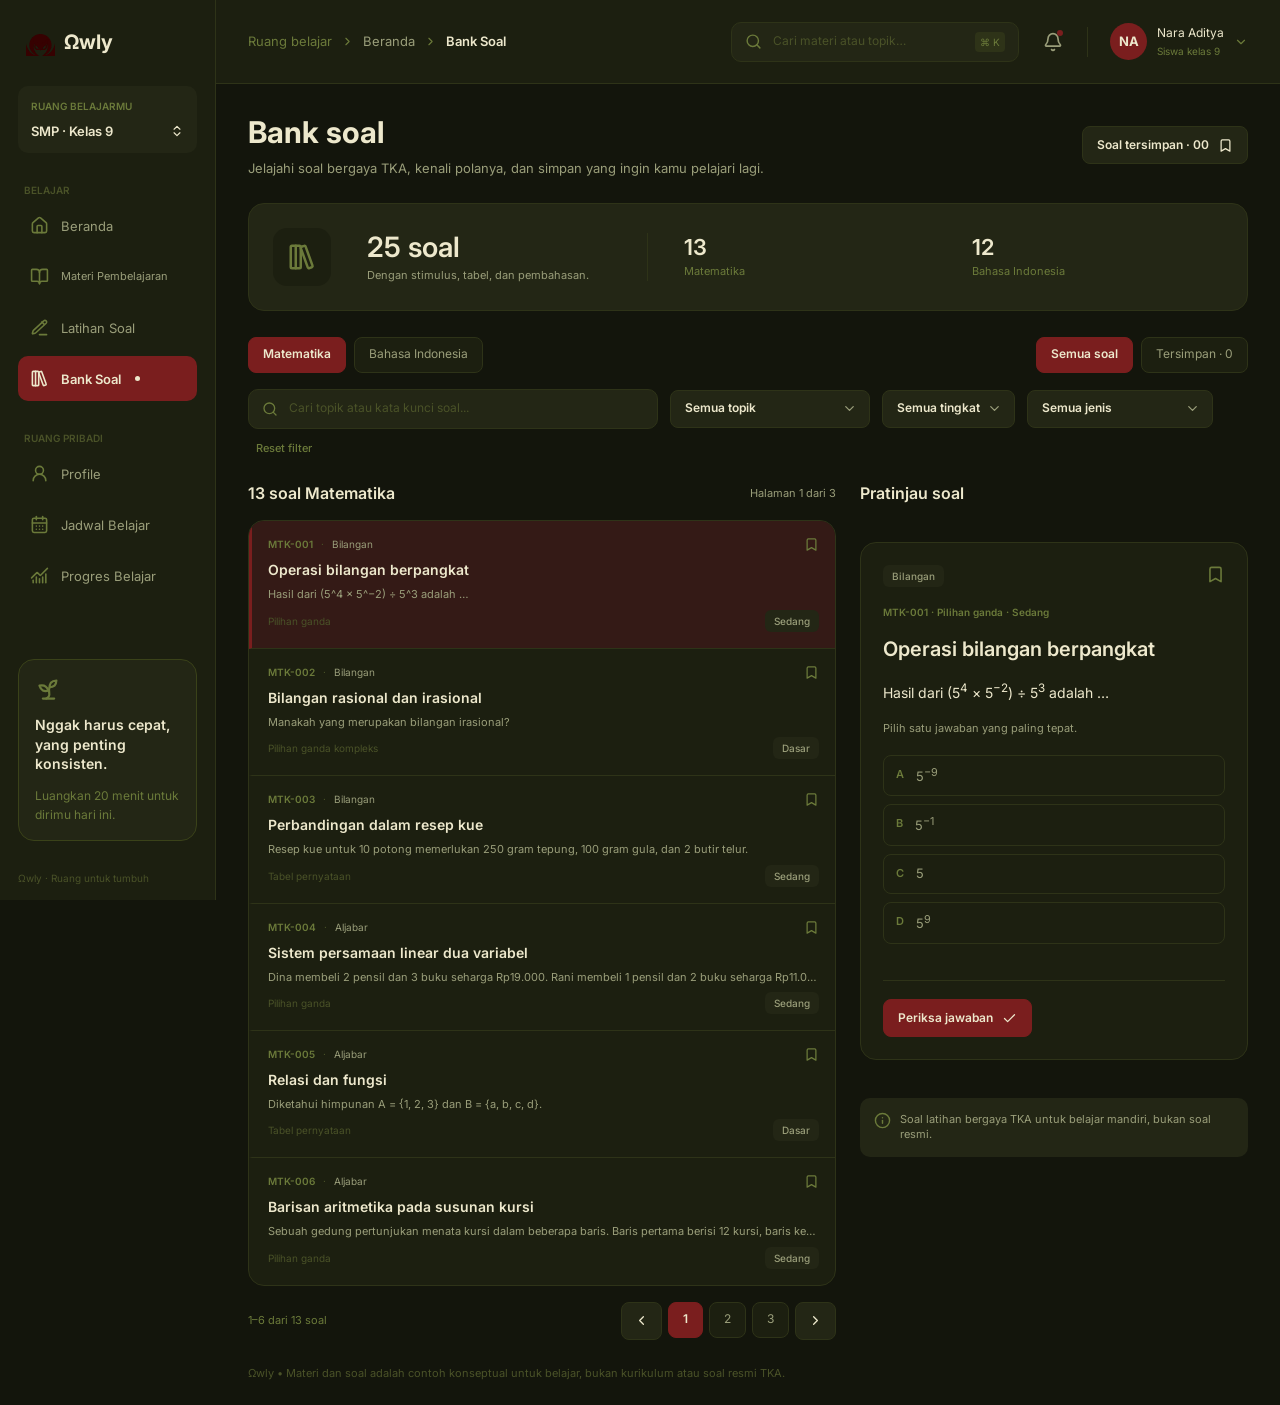
==== commit 69ae3b8d: "Add files via upload" ====
--- a/bank-soal.html
+++ b/bank-soal.html
@@ -67,7 +67,7 @@
     </a>
     <div class="level">
       <p class="eyebrow eyebrow--olive">RUANG BELAJARMU</p>
-      <div class="level__row"><span>SMA · Kelas 12</span><svg class="icon" style="width:14px;height:14px"><use href="#updown"/></svg></div>
+      <div class="level__row"><span>SMP · Kelas 9</span><svg class="icon" style="width:14px;height:14px"><use href="#updown"/></svg></div>
     </div>
     <nav class="menu" aria-label="Belajar">
       <p class="eyebrow eyebrow--dim">&nbsp;&nbsp;BELAJAR</p>
@@ -101,7 +101,7 @@
         <button class="icon-btn bell" aria-label="Notifikasi"><svg class="icon"><use href="#bell"/></svg><i class="bell__dot"></i></button>
         <span class="divider-v"></span>
         <div class="user"><span class="avatar">NA</span>
-          <div class="user__info"><span>Nara Aditya</span><small>Siswa kelas 12</small></div>
+          <div class="user__info"><span>Nara Aditya</span><small>Siswa kelas 9</small></div>
           <svg class="icon" style="width:14px;height:14px"><use href="#chev-down"/></svg>
         </div>
       </div>
@@ -109,105 +109,39 @@
 
     <main class="content">
       <section class="page-head">
-        <div><h1>Bank soal</h1><p>Jelajahi soal, kenali pola, dan simpan yang ingin kamu pelajari lagi.</p></div>
-        <button class="btn-act" type="button"><span>Soal tersimpan · 08</span><svg class="icon"><use href="#bookmark"/></svg></button>
+        <div><h1>Bank soal</h1><p>Jelajahi soal bergaya TKA, kenali polanya, dan simpan yang ingin kamu pelajari lagi.</p></div>
+        <button class="btn-act" type="button" id="savedBtn"><span>Soal tersimpan · 00</span><svg class="icon"><use href="#bookmark"/></svg></button>
       </section>
 
       <section class="collection">
         <span class="collection__icon"><svg class="icon"><use href="#library-big"/></svg></span>
-        <div class="collection__total"><b>1.280 soal</b><span>Banyak cara untuk mengasah pemahaman.</span></div>
+        <div class="collection__total"><b id="cTotal">25 soal</b><span>Dengan stimulus, tabel, dan pembahasan.</span></div>
         <span class="collection__sep"></span>
-        <div class="collection__item"><b>640</b><span>Matematika</span></div>
-        <div class="collection__item"><b>320</b><span>Bahasa Indonesia</span></div>
-        <div class="collection__item"><b>320</b><span>Bahasa Inggris</span></div>
+        <div class="collection__item"><b id="cMtk">13</b><span>Matematika</span></div>
+        <div class="collection__item"><b id="cInd">12</b><span>Bahasa Indonesia</span></div>
       </section>
 
       <section class="cols__main" style="gap:16px">
         <div class="filter-row">
-          <div class="pills" data-single><button class="pill is-active">Matematika</button><button class="pill">Bahasa Indonesia</button><button class="pill">Bahasa Inggris</button></div>
-          <div class="pills" data-single><button class="pill is-active">Semua soal</button><button class="pill">Tersimpan · 08</button></div>
+          <div class="pills" id="subjectPills"><button class="pill is-active" data-subject-btn="mtk" type="button">Matematika</button><button class="pill" data-subject-btn="ind" type="button">Bahasa Indonesia</button></div>
+          <div class="pills" id="savedPills"><button class="pill is-active" data-saved-btn="all" type="button">Semua soal</button><button class="pill" data-saved-btn="saved" type="button" id="savedPill">Tersimpan · 0</button></div>
         </div>
         <div class="filters">
-          <label class="field-search"><svg class="icon"><use href="#search"/></svg><input type="search" data-search placeholder="Cari topik atau kata kunci soal..."></label>
-          <select class="select select--btn" aria-label="Topik"><option>Semua topik</option><option>Fungsi kuadrat</option><option>Persamaan kuadrat</option><option>Peluang</option><option>Statistika</option></select>
-          <select class="select select--btn" aria-label="Tingkat"><option>Semua tingkat</option><option>Dasar</option><option>Sedang</option><option>Menantang</option></select>
-          <select class="select select--btn" aria-label="Jenis soal"><option>Pilihan ganda</option></select>
-          <button class="link-btn" type="button" data-reset>Reset filter</button>
+          <label class="field-search"><svg class="icon"><use href="#search"/></svg><input type="search" id="qSearch" placeholder="Cari topik atau kata kunci soal..."></label>
+          <select class="select select--btn" id="qTopic" aria-label="Topik"></select>
+          <select class="select select--btn" id="qLevel" aria-label="Tingkat"><option value="">Semua tingkat</option><option>Dasar</option><option>Sedang</option><option>Menantang</option></select>
+          <select class="select select--btn" id="qType" aria-label="Jenis soal"><option value="">Semua jenis</option><option value="pg">Pilihan ganda</option><option value="multi">Pilihan ganda kompleks</option><option value="table">Tabel pernyataan</option></select>
+          <button class="link-btn" type="button" id="qReset">Reset filter</button>
         </div>
       </section>
 
       <section class="cols">
         <div class="cols__main" style="gap:16px">
-          <div class="qhead"><b>640 soal Matematika</b><span>Urutkan: Relevansi ⌄</span></div>
-          <div class="qlist" data-filter-scope>
-            <article class="qrow is-selected" data-subject="mtk">
-              <div class="qrow__meta"><span><b>MTK-031</b><i>·</i>Fungsi kuadrat</span><button class="bm" aria-label="Simpan soal"><svg class="icon"><use href="#bookmark"/></svg></button></div>
-              <h4>Titik puncak fungsi kuadrat</h4>
-              <p>Diketahui f(x) = x² − 6x + 5. Tentukan koordinat titik puncaknya.</p>
-              <div class="qrow__foot"><span>Pilihan ganda</span><span class="chip ">Sedang</span></div>
-            </article>
-            <article class="qrow" data-subject="mtk">
-              <div class="qrow__meta"><span><b>MTK-032</b><i>·</i>Persamaan kuadrat</span><button class="bm" aria-label="Simpan soal"><svg class="icon"><use href="#bookmark"/></svg></button></div>
-              <h4>Akar-akar persamaan kuadrat</h4>
-              <p>Jika x₁ dan x₂ adalah akar dari x² − 5x + 6 = 0, maka…</p>
-              <div class="qrow__foot"><span>Pilihan ganda</span><span class="chip ">Dasar</span></div>
-            </article>
-            <article class="qrow" data-subject="mtk">
-              <div class="qrow__meta"><span><b>MTK-033</b><i>·</i>Fungsi kuadrat</span><button class="bm" aria-label="Simpan soal"><svg class="icon"><use href="#bookmark"/></svg></button></div>
-              <h4>Membaca grafik parabola</h4>
-              <p>Grafik fungsi kuadrat memotong sumbu X di dua titik. Nilai diskriminannya…</p>
-              <div class="qrow__foot"><span>Pilihan ganda</span><span class="chip ">Sedang</span></div>
-            </article>
-            <article class="qrow" data-subject="mtk">
-              <div class="qrow__meta"><span><b>MTK-034</b><i>·</i>Peluang</span><button class="bm is-saved" aria-label="Simpan soal"><svg class="icon"><use href="#bookmark"/></svg></button></div>
-              <h4>Peluang dua kejadian</h4>
-              <p>Sebuah dadu dilempar satu kali. Peluang muncul mata dadu genap adalah…</p>
-              <div class="qrow__foot"><span>Pilihan ganda</span><span class="chip ">Dasar</span></div>
-            </article>
-            <article class="qrow" data-subject="mtk">
-              <div class="qrow__meta"><span><b>MTK-035</b><i>·</i>Fungsi kuadrat</span><button class="bm" aria-label="Simpan soal"><svg class="icon"><use href="#bookmark"/></svg></button></div>
-              <h4>Menentukan nilai maksimum</h4>
-              <p>Luas sebuah taman dinyatakan oleh L(x) = −x² + 12x. Luas maksimumnya…</p>
-              <div class="qrow__foot"><span>Pilihan ganda</span><span class="chip chip--amber">Menantang</span></div>
-            </article>
-            <article class="qrow" data-subject="mtk">
-              <div class="qrow__meta"><span><b>MTK-036</b><i>·</i>Statistika</span><button class="bm" aria-label="Simpan soal"><svg class="icon"><use href="#bookmark"/></svg></button></div>
-              <h4>Rata-rata data kelompok</h4>
-              <p>Perhatikan tabel distribusi frekuensi nilai siswa. Tentukan nilai rata-ratanya.</p>
-              <div class="qrow__foot"><span>Pilihan ganda</span><span class="chip ">Sedang</span></div>
-            </article>
-          </div>
-          <div class="pager">
-            <span>1–6 dari 640 soal</span>
-            <div class="pager__nums">
-              <button class="btn-act" type="button" aria-label="Sebelumnya"><svg class="icon"><use href="#chev-left"/></svg></button>
-              <button class="pill is-active" type="button">1</button><button class="pill" type="button">2</button><button class="pill" type="button">3</button><button class="pill" type="button">…</button><button class="pill" type="button">107</button>
-              <button class="btn-act" type="button" aria-label="Berikutnya"><svg class="icon"><use href="#chev-right"/></svg></button>
-            </div>
-          </div>
+          <div class="qhead"><b id="qCount">0 soal</b><span id="qRange"></span></div>
+          <div class="qlist" id="qList"></div>
+          <div class="pager"><span id="pagerInfo"></span><div class="pager__nums" id="pagerNums"></div></div>
         </div>
-
-        <aside class="cols__side cols__side--wide preview">
-          <h3>Pratinjau soal</h3>
-          <div class="preview__card">
-            <div class="preview__top"><span class="chip">Fungsi kuadrat</span><button class="bm" aria-label="Simpan soal"><svg class="icon"><use href="#bookmark"/></svg></button></div>
-            <span class="preview__id">MTK-031 · Pilihan ganda</span>
-            <h4>Titik puncak fungsi kuadrat</h4>
-            <p class="preview__q">Diketahui fungsi f(x) = x² − 6x + 5. Koordinat titik puncak grafik fungsi tersebut adalah…</p>
-            <div class="formula">f(x) = x² − 6x + 5</div>
-            <div class="opts">
-              <button type="button" class="opt"><b>A</b><span>(−3, −4)</span></button>
-              <button type="button" class="opt"><b>B</b><span>(3, −4)</span></button>
-              <button type="button" class="opt"><b>C</b><span>(3, 4)</span></button>
-              <button type="button" class="opt"><b>D</b><span>(−3, 4)</span></button>
-              <button type="button" class="opt"><b>E</b><span>(6, 5)</span></button>
-            </div>
-            <div class="divider"></div>
-            <p class="preview__hint">Pahami langkahnya, bukan sekadar hasilnya.</p>
-            <a href="#" class="btn-act btn-act--red"><span>Lihat pembahasan</span><svg class="icon"><use href="#book-open"/></svg></a>
-          </div>
-          <div class="note-box" style="margin-top:18px"><svg class="icon"><use href="#info"/></svg><span>Soal konseptual untuk belajar mandiri, bukan soal resmi TKA.</span></div>
-        </aside>
+        <aside class="cols__side cols__side--wide preview" id="preview"></aside>
       </section>
 
       <p class="disclaimer">Ωwly • Materi dan soal adalah contoh konseptual untuk belajar, bukan kurikulum atau soal resmi TKA.</p>
@@ -216,5 +150,7 @@
 </div>
 
 <script src="script.js"></script>
+<script src="soal.js"></script>
+<script src="bank-soal.js"></script>
 </body>
 </html>
--- a/style.css
+++ b/style.css
@@ -202,7 +202,7 @@
 .link:hover { color: var(--text); }
 
 /* ---------- Kartu mata pelajaran ---------- */
-.subjects { display: grid; grid-template-columns: repeat(3, 1fr); gap: 14px; }
+.subjects { display: grid; grid-template-columns: repeat(2, 1fr); gap: 14px; }
 .subject {
   --c: var(--olive);
   background: var(--surface-1); border: 1px solid var(--border); border-radius: 16px; overflow: hidden;
@@ -709,7 +709,7 @@
 
 .next-card { background: var(--surface-1); border: 1px solid var(--border); border-radius: 16px; padding: 20px; display: flex; flex-direction: column; gap: 14px; }
 .next-card__row { display: flex; align-items: center; gap: 16px; }
-.next-card__row .ico-box { width: 44px; height: 44px; border-radius: 10px; background: #261D32; color: #A383CF; }
+.next-card__row .ico-box { width: 44px; height: 44px; border-radius: 10px; background: var(--surface-2); color: var(--olive); }
 .next-card__row .ico-box .icon { width: 22px; height: 22px; }
 .next-card__row > div:nth-child(2) { flex: 1; min-width: 0; display: flex; flex-direction: column; gap: 3px; }
 .next-card__row b { font-size: 14px; font-weight: 600; }
@@ -811,6 +811,7 @@
    ========================================================= */
 @media (max-width: 1180px) {
   .cols, .top-pair { flex-direction: column; }
+  .cols { align-items: stretch; }   /* kolom penuh lebar; isi lebar (kalender, grafik) bergeser di dalam kotaknya */
   .cols__side, .cols__side--wide, .summary-card { width: 100%; }
   .stats-row--4 { grid-template-columns: repeat(2, 1fr); }
   .chapters { grid-template-columns: repeat(2, 1fr); }
@@ -845,3 +846,45 @@
 
 /* atribut [hidden] selalu menyembunyikan elemen (dipakai oleh filter) */
 [hidden] { display: none !important; }
+
+
+/* =========================================================
+   BANK SOAL: stimulus, tabel pernyataan, hasil jawaban
+   ========================================================= */
+.qrow { cursor: pointer; transition: background .15s; }
+.qrow:hover:not(.is-selected) { background: var(--surface-2); }
+.empty { padding: 28px 16px; text-align: center; color: var(--muted); font-size: 12px; }
+
+/* Kotak stimulus (teks / tabel yang harus dibaca dulu) */
+.stim { background: var(--surface-2); border-radius: 10px; padding: 14px; font-size: 12px; line-height: 1.6; display: flex; flex-direction: column; gap: 8px; }
+.stim p { margin: 0; }
+.stim table { width: 100%; border-collapse: collapse; font-size: 11px; }
+.stim th, .stim td { border: 1px solid var(--border-2); padding: 6px 8px; text-align: left; }
+.stim th { background: var(--surface-1); color: var(--muted); font-weight: 600; }
+
+/* Pilihan jawaban: tinggi menyesuaikan teks */
+.opt { height: auto; min-height: 40px; padding: 9px 12px; align-items: flex-start; line-height: 1.5; }
+.opt b { padding-top: 1px; }
+.opt span { flex: 1; }
+.opt:disabled { cursor: default; }
+.opt.is-correct { border-color: var(--olive); background: #232615; color: var(--text); }
+.opt.is-wrong { border-color: #A33; background: #341A16; color: var(--text); }
+
+/* Tabel pernyataan (Benar/Salah, Sesuai/Tidak sesuai, dst.) */
+.tbl { width: 100%; border-collapse: collapse; font-size: 11px; }
+.tbl th, .tbl td { border: 1px solid var(--border); padding: 8px; text-align: left; vertical-align: middle; line-height: 1.5; }
+.tbl th { background: var(--surface-2); font-weight: 600; text-align: center; font-size: 10px; }
+.tbl th:first-child { text-align: left; }
+.tbl td.c { text-align: center; width: 62px; }
+.tbl input { accent-color: #6B7A3A; width: 16px; height: 16px; cursor: pointer; margin: 0; }
+.tbl input:disabled { cursor: default; }
+.tbl tr.is-correct td:first-child { box-shadow: inset 3px 0 0 var(--olive); }
+.tbl tr.is-wrong td:first-child { box-shadow: inset 3px 0 0 #A33; background: #341A16; }
+
+/* Hasil periksa jawaban + pembahasan */
+.result { border-radius: 10px; padding: 14px; font-size: 12px; line-height: 1.6; display: flex; flex-direction: column; gap: 6px; }
+.result b { font-size: 13px; font-weight: 600; }
+.result span i { font-style: normal; font-weight: 600; color: var(--gold); }
+.result.is-ok { background: #232615; border: 1px solid var(--olive); }
+.result.is-no { background: #341A16; border: 1px solid #8C3030; }
+#pvBm { display: grid; }
